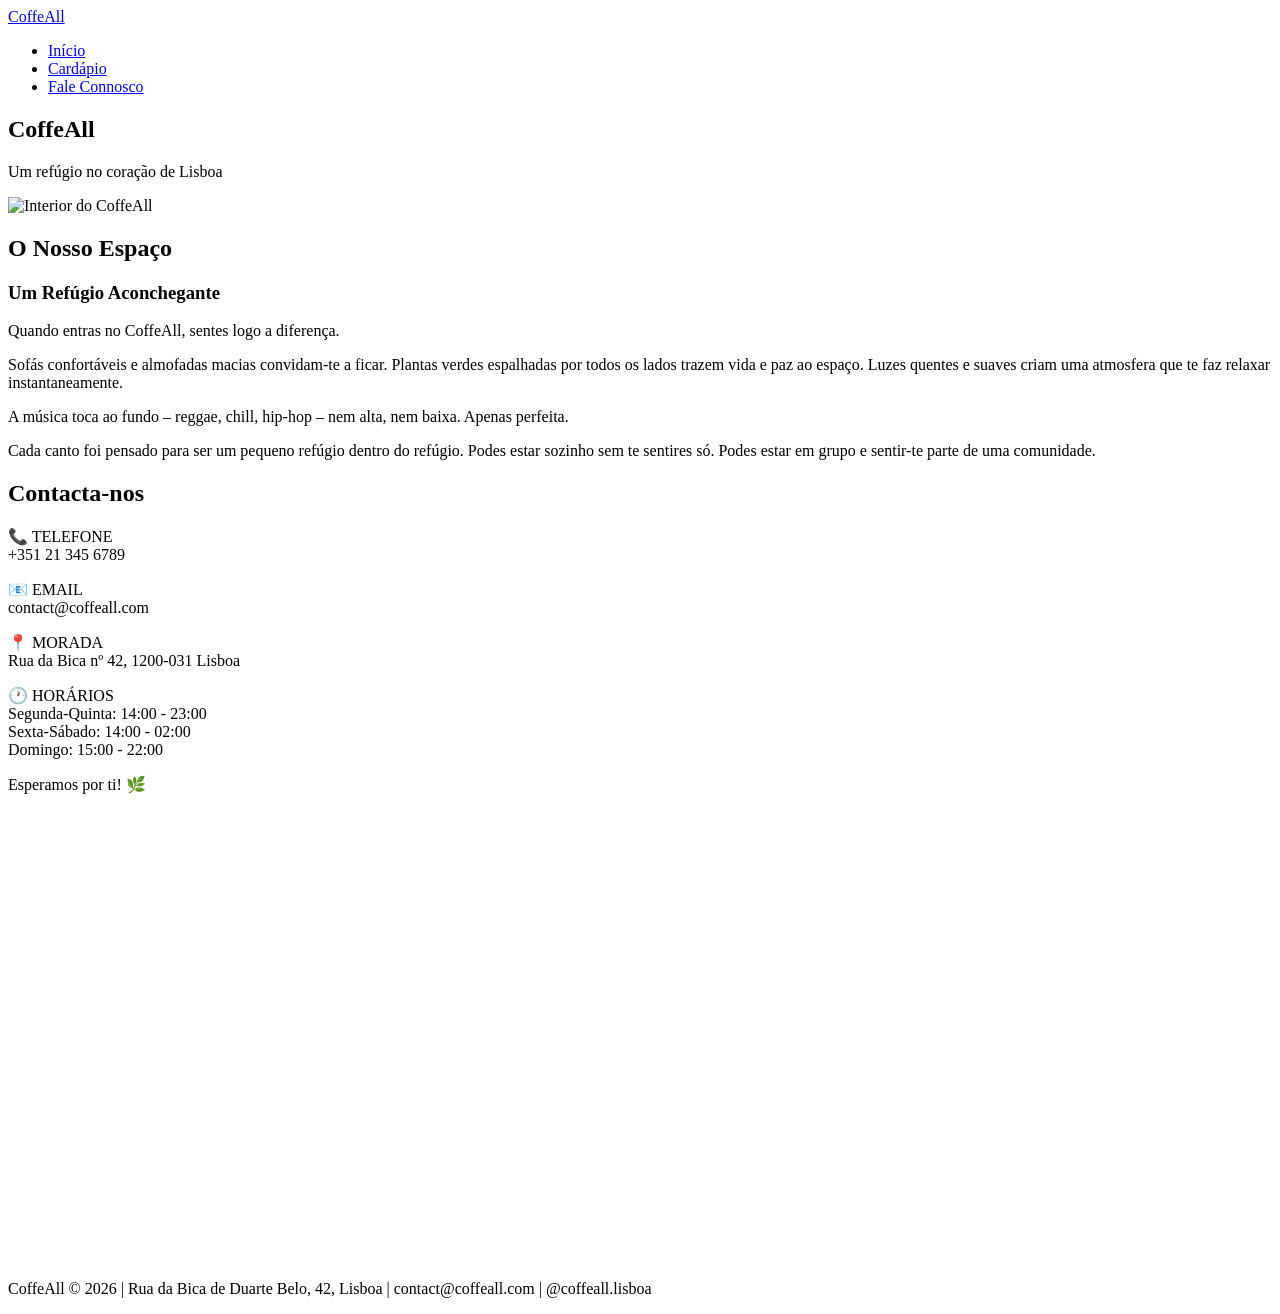
==== index.html @ c82153d2 "Add files via upload primeiro commit" ====
<!DOCTYPE html>
<html lang="en">
<head>
    <meta charset="UTF-8">
    <meta name="viewport" content="width=device-width, initial-scale=1.0">
    <title>CoffeAll</title>
    <link rel="stylesheet" href="css/style.css">
<link href="https://fonts.googleapis.com/css2?family=Poppins:wght@300;400;600&family=Playfair+Display:wght@400;600&display=swap" rel="stylesheet"></head>
<body>

    <header>
    <nav>
        <div class="logo"><a href="index.html">CoffeAll</a></div>
        <ul>
            <li><a href="index.html">Início</a></li>
            <li><a href="cardapio.html">Cardápio</a></li>
            <li><a href="contacto.html">Fale Connosco</a></li>
        </ul>
    </nav>
</header>

<section class="hero">
    <div class="hero-content">
        <h1>CoffeAll</h1>
        <p>Um refúgio no coração de Lisboa</p>
    </div>
</section>

<section class="espaco">
    <div class="espaco-imagem">
        <img src="imagens/espaco.jpg" alt="Interior do CoffeAll">
    </div>
    <div class="espaco-texto">
        <h2>O Nosso Espaço</h2>
        <h3>Um Refúgio Aconchegante</h3>
        <p>Quando entras no CoffeAll, sentes logo a diferença.</p>
        <p>Sofás confortáveis e almofadas macias convidam-te a ficar. Plantas verdes espalhadas por todos os lados trazem vida e paz ao espaço. Luzes quentes e suaves criam uma atmosfera que te faz relaxar instantaneamente.</p>
        <p>A música toca ao fundo – reggae, chill, hip-hop – nem alta, nem baixa. Apenas perfeita.</p>
        <p>Cada canto foi pensado para ser um pequeno refúgio dentro do refúgio. Podes estar sozinho sem te sentires só. Podes estar em grupo e sentir-te parte de uma comunidade.</p>
    </div>
</section>

<section class="contactos">
    <div class="contactos-info">
        <h2>Contacta-nos</h2>
        <p>📞 TELEFONE<br>+351 21 345 6789</p>
        <p>📧 EMAIL<br>contact@coffeall.com</p>
        <p>📍 MORADA<br>Rua da Bica nº 42, 1200-031 Lisboa</p>
        <p>🕐 HORÁRIOS<br>
        Segunda-Quinta: 14:00 - 23:00<br>
        Sexta-Sábado: 14:00 - 02:00<br>
        Domingo: 15:00 - 22:00</p>
        <p>Esperamos por ti! 🌿</p>
    </div>
    <div class="contactos-mapa">
        <!-- mapa vai aqui -->

       <iframe src="https://www.google.com/maps/embed?pb=!1m18!1m12!1m3!1d3113.328959139429!2d-9.146032099999998!3d38.71025580000001!2m3!1f0!2f0!3f0!3m2!1i1024!2i768!4f13.1!3m3!1m2!1s0xd19348087113c65%3A0xcbe11c1623fcfc3f!2sR.%20da%20Bica%20de%20Duarte%20Belo%2C%201200-057%20Lisboa!5e0!3m2!1spt-PT!2spt!4v1782315489870!5m2!1spt-PT!2spt" width="600" height="450" style="border:0;" allowfullscreen="" loading="lazy" referrerpolicy="strict-origin-when-cross-origin"></iframe>

    </div>
</section>

<footer>
    <p>CoffeAll © 2026 | Rua da Bica de Duarte Belo, 42, Lisboa | contact@coffeall.com | @coffeall.lisboa</p>
</footer>
    
</body>
</html>
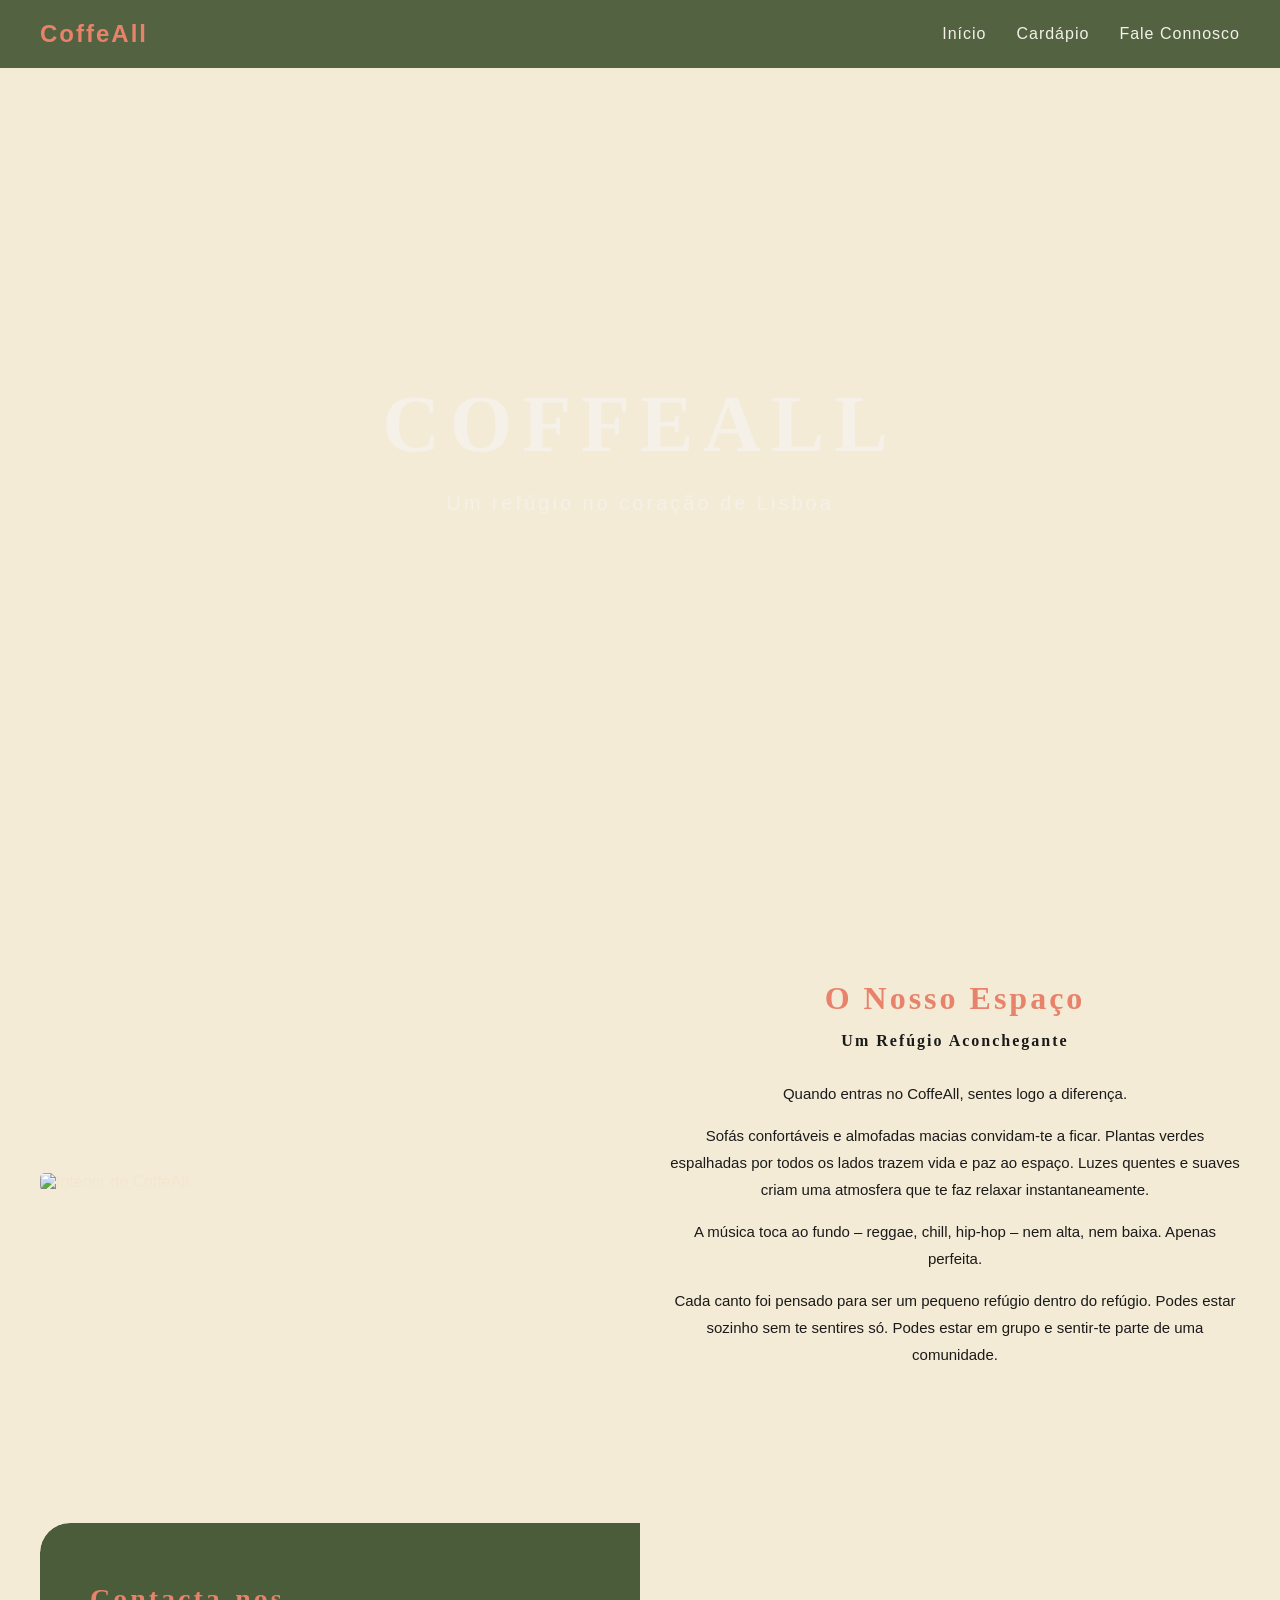
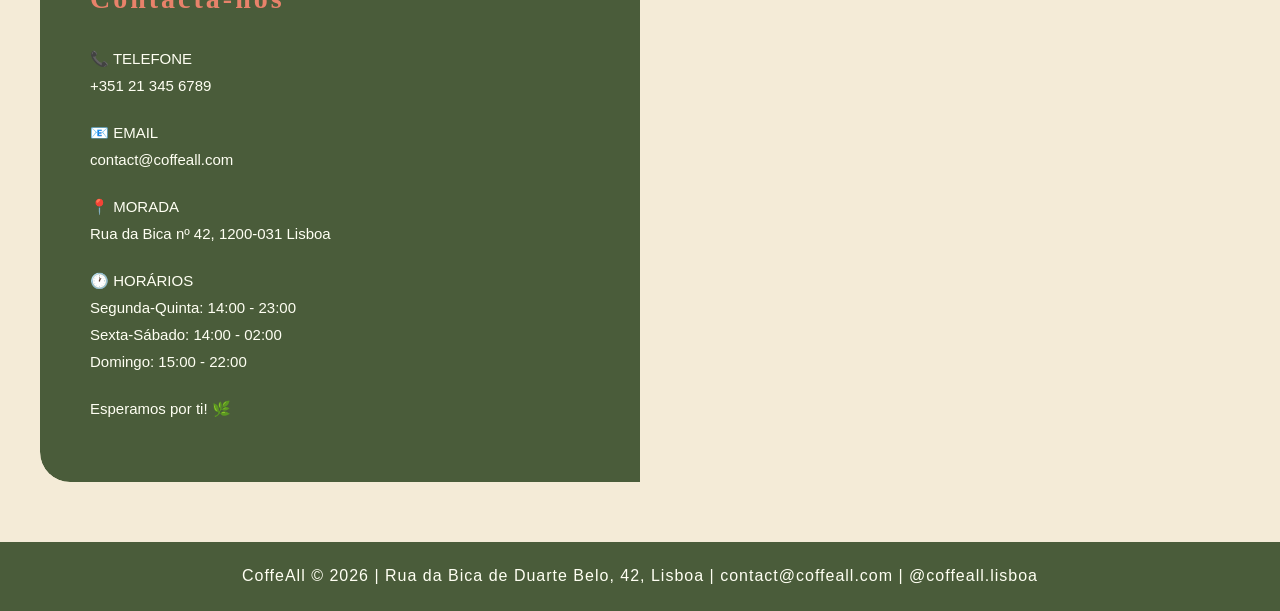
==== commit 2315dd2b: "Add files via upload" ====
--- a/index.html
+++ b/index.html
@@ -4,7 +4,7 @@
     <meta charset="UTF-8">
     <meta name="viewport" content="width=device-width, initial-scale=1.0">
     <title>CoffeAll</title>
-    <link rel="stylesheet" href="css/style.css">
+    <link rel="stylesheet" href="style.css">
 <link href="https://fonts.googleapis.com/css2?family=Poppins:wght@300;400;600&family=Playfair+Display:wght@400;600&display=swap" rel="stylesheet"></head>
 <body>
 
--- a/style.css
+++ b/style.css
@@ -0,0 +1,358 @@
+* {
+    margin: 0;
+    padding: 0;
+    box-sizing: border-box;
+}
+
+body {
+    font-family: 'Poppins', sans-serif;
+    background-color: #f5f0e0;
+    color: #1a1a1a;
+}
+
+/* HEADER */
+header {
+    position: fixed;
+    width: 100%;
+    top: 0;
+    z-index: 999;
+    background-color: rgba(74,92,58,0.95);
+    padding: 20px 40px;
+}
+
+nav {
+    display: flex;
+    justify-content: space-between;
+    align-items: center;
+}
+
+.logo {
+    font-size: 24px;
+    font-weight: bold;
+    color: #e8826a;
+    letter-spacing: 2px;
+}
+
+nav ul {
+    list-style: none;
+    display: flex;
+    gap: 30px;
+}
+
+nav ul li a {
+    text-decoration: none;
+    color: #f5f0e8;
+    font-size: 16px;
+    letter-spacing: 1px;
+}
+
+nav ul li a:hover {
+    color: #4a5c3a;
+}
+
+/* HERO */
+.hero {
+    height: 100vh;
+    background-image: url('../imagens/hero.jpg');
+    background-size: cover;
+    background-position: center;
+    display: flex;
+    align-items: center;
+    justify-content: center;
+    text-align: center;
+}
+
+.hero-content h1 {
+    font-size: 80px;
+    color: #f5f0e8;
+    letter-spacing: 10px;
+    text-transform: uppercase;
+}
+
+.hero-content p {
+    font-size: 20px;
+    color: #f5f0e8;
+    letter-spacing: 3px;
+    margin-top: 15px;
+}
+
+/* ESPAÇO */
+.espaco {
+    display: flex;
+    align-items: center;
+    padding: 80px 40px;
+    gap: 60px;
+}
+
+.espaco-imagem {
+    width: 50%;
+}
+
+.espaco-imagem img {
+    width: 100%;
+    height: 600px;
+    object-fit: cover;
+    border-radius: 5px;
+}
+
+.espaco-texto {
+    width: 50%;
+    text-align: center;
+}
+
+.espaco-texto h2 {
+    font-size: 32px;
+    color: #e8826a;
+    letter-spacing: 3px;
+    margin-bottom: 15px;
+}
+
+.espaco-texto h3 {
+    font-size: 16px;
+    letter-spacing: 2px;
+    margin-bottom: 30px;
+    color: #1a1a1a;
+}
+
+.espaco-texto p {
+    font-size: 15px;
+    line-height: 1.8;
+    margin-bottom: 15px;
+    color: #1a1a1a;
+}
+
+/* CONTACTOS */
+.contactos {
+    display: flex;
+    margin: 60px 40px;
+    border-radius: 30px;
+    overflow: hidden;
+    min-height: 500px;
+}
+
+.contactos-info {
+    width: 50%;
+    background-color: #4a5c3a;
+    color: #f5f0e8;
+    padding: 60px 50px;
+    display: flex;
+    flex-direction: column;
+    gap: 20px;
+    border-radius: 30px 0 0 30px;
+}
+
+.contactos-info h2 {
+    font-size: 28px;
+    letter-spacing: 3px;
+    margin-bottom: 10px;
+}
+
+.contactos-info p {
+    font-size: 15px;
+    line-height: 1.8;
+}
+
+.contactos-mapa {
+    width: 50%;
+    border-radius: 0 30px 30px 0;
+    overflow: hidden;
+}
+
+.contactos-mapa iframe {
+    width: 100%;
+    height: 100%;
+    border: none;
+    display: block;
+}
+
+/* FOOTER */
+footer {
+    background-color: #4a5c3a;
+    color: #fff8ec;
+    text-align: center;
+    padding: 20px;
+    font-size: 13px;
+    letter-spacing: 1px;
+}
+
+:root{
+  --bg: #f4ebd7;
+  --top: #4f5d36;
+  --card: #566739;
+  --card-accent: #4c5d33;
+  --text: #f3e6cf;
+  --muted: #e7d9b9;
+  --line: rgba(255,255,255,.18);
+  --btn: #e57e68;
+  --btn-text: #fff6ef;
+}
+
+/* reset */
+*{box-sizing:border-box}
+html,body{margin:0;height:100%}
+
+body{
+  background:var(--bg);
+  font-family: 'Poppins', sans-serif;
+  color:var(--text);
+  -webkit-font-smoothing:antialiased;
+  -moz-osx-font-smoothing:grayscale;
+}
+
+/* topbar */
+.topbar{
+  background:var(--top);
+  height:50px;
+  display:flex;
+  align-items:center;
+  justify-content:center;
+  position:relative;
+  z-index:10;
+}
+
+.topbar-inner{ text-align:center }
+.topbar h1{
+  margin:0;
+  font-family: 'Cinzel', Georgia, serif;
+  font-size:13px;    /* menor que antes */
+  font-weight:600;
+  color:#f2ead8;
+  letter-spacing:0.6px;
+}
+.topbar p{
+  margin:2px 0 0;
+  font-size:8px;
+  color:var(--muted);
+  text-transform:uppercase;
+  letter-spacing:2px;
+}
+
+/* page layout */
+.page{
+  min-height:calc(100vh - 50px);
+  display:flex;
+  flex-direction:column;
+  align-items:center;
+  gap:18px;
+  padding:26px 16px 60px; /* padding-top maior para não ficar cortado */
+}
+
+/* card */
+.card{
+  width:320px;           /* card um pouco maior que a tua versão estreita */
+  background:var(--card);
+  border-radius:8px;
+  padding:12px;          /* reduzido para aproximar título do conteúdo */
+  box-shadow:0 0 0 1px rgba(0,0,0,.03);
+  color:var(--text);
+}
+
+/* título do cartão (ajustado) */
+.card h2{
+  margin:0 0 6px;        /* menos espaço abaixo do título */
+  font-family:'Cinzel', Georgia, serif;
+  font-size:13px;        /* reduzido para ficar pequeno como na imagem */
+  font-weight:600;
+  color:#f0c8a7;
+}
+
+/* subtítulo/descrição pequeno */
+.card > p{
+  margin:0 0 10px;
+  font-size:10px;
+  color:#efe0c0;
+  line-height:1.2;
+}
+
+/* formulário */
+.contact-form{ display:flex; flex-direction:column; gap:8px }
+.row{ display:flex; gap:8px }
+.field{ display:flex; flex-direction:column; gap:4px; flex:1 }
+
+label{
+  font-size:8px;
+  color:#efe3cd;
+  text-transform:uppercase;
+  letter-spacing:0.8px;
+  margin-bottom:2px;
+}
+
+input, textarea{
+  background:rgba(255,255,255,0.04);
+  border:1px solid var(--line);
+  color:#fff7ea;
+  padding:8px 9px;
+  font-size:12px;
+  border-radius:3px;
+  outline:none;
+}
+
+input::placeholder, textarea::placeholder{
+  color:rgba(255,247,234,0.55);
+}
+
+textarea{ min-height:72px }
+
+/* estrelas e pequenas notas */
+.stars{ display:flex; gap:6px; color:#d9c99d; font-size:16px }
+
+/* botão */
+button{
+  margin-top:4px;
+  height:36px;
+  border:0;
+  border-radius:4px;
+  background:var(--btn);
+  color:var(--btn-text);
+  font-size:12px;
+  font-weight:700;
+  letter-spacing:1px;
+  cursor:pointer;
+}
+/* responsivo: centra e reduz margens em telas pequenas */
+@media (max-width:420px){
+  .card{ width:92% }
+  .row{ flex-direction:column }
+}
+
+h1, h2, h3 {
+    font-family: 'Playfair Display', serif;
+    color: #e8826a;
+}
+.cafe-page {
+    padding-top: 80px;
+}
+
+.logo a {
+    text-decoration: none;
+    color: #e8826a;
+}
+
+p {
+    color: #fffff3;
+    font-size: 16px;
+    line-height: 1.8;
+}
+
+.cardapio-page {
+    padding-top: 80px;
+}
+
+.form-card #form-contacto .field-row {
+  display: flex !important;
+  flex-direction: row !important;
+  gap: 1rem !important;
+  width: 100% !important;
+}
+
+.form-card #form-contacto .field-row .field {
+  flex: 1 1 0 !important;
+  min-width: 0 !important;
+}
+
+.form-card #form-contacto .field-row .field input,
+.form-card #form-contacto .field-row .field select {
+  width: 100% !important;
+  min-width: 0 !important;
+  display: block;
+}
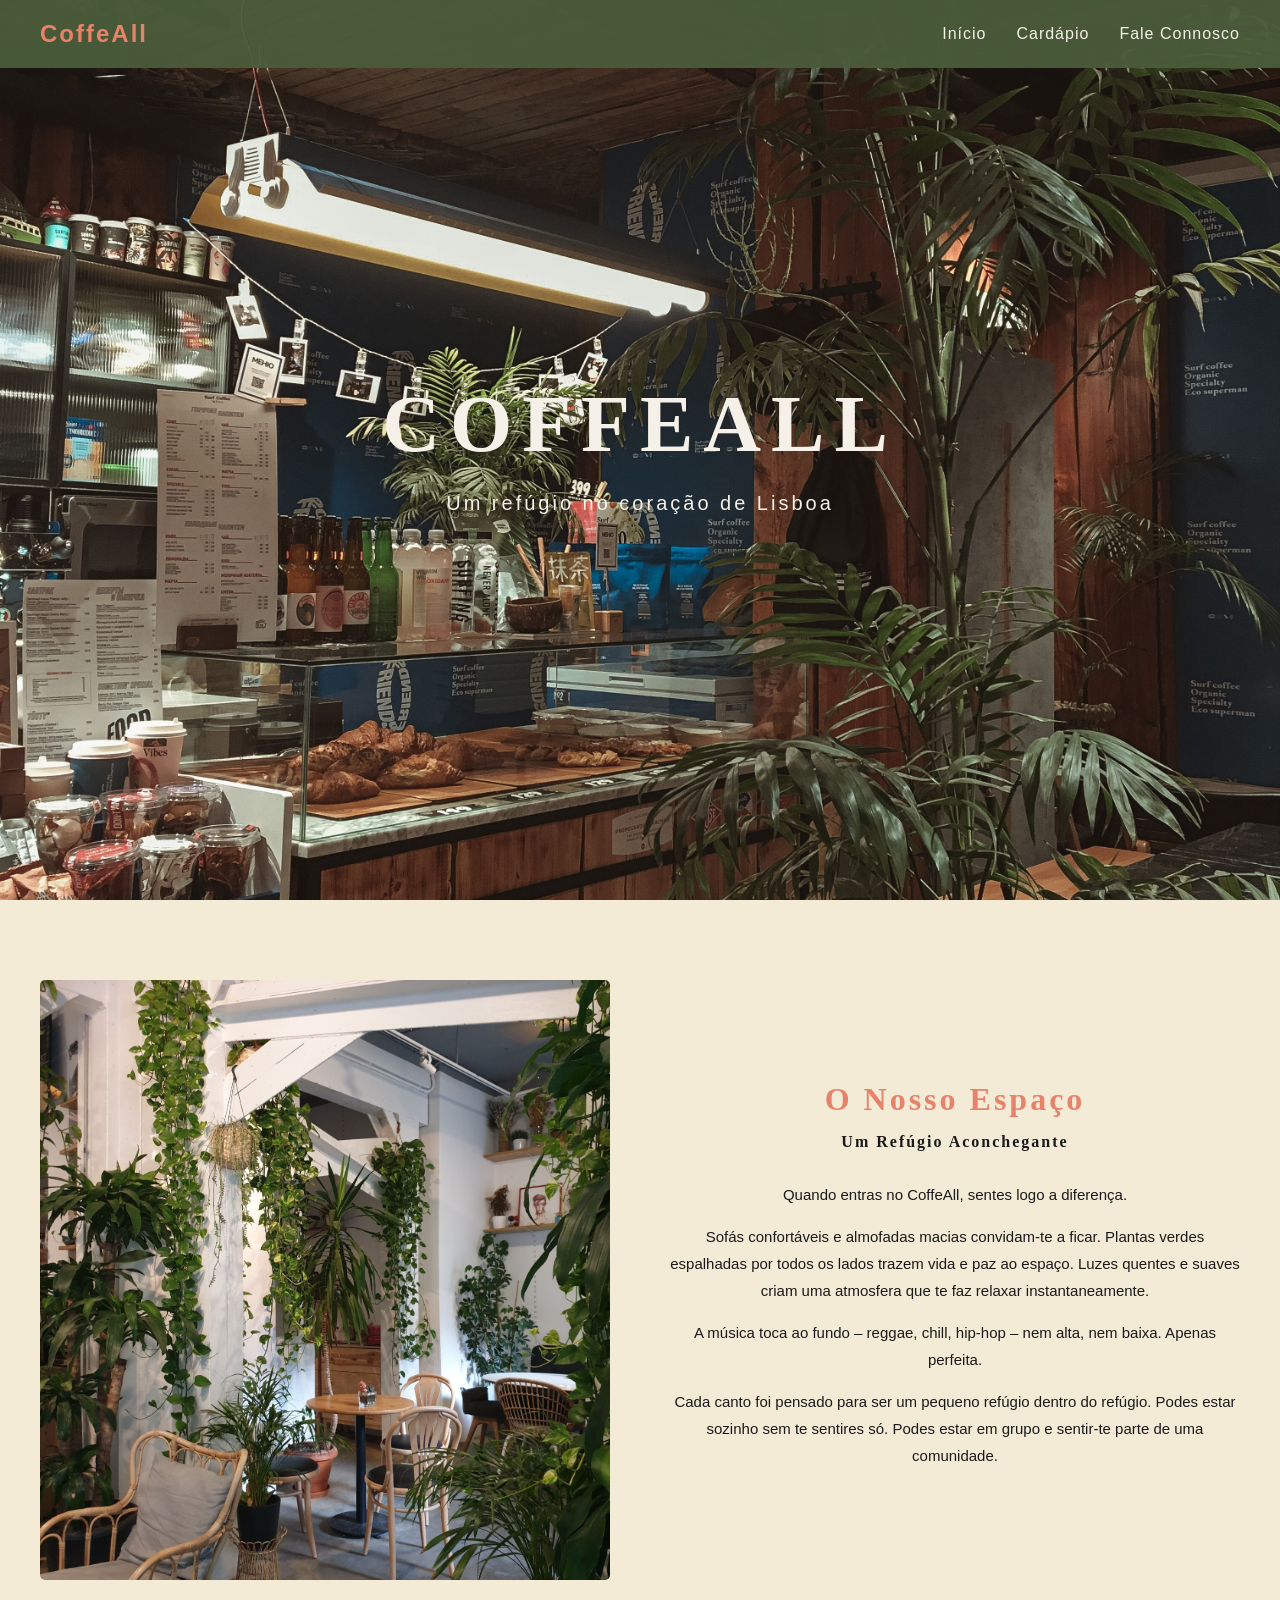
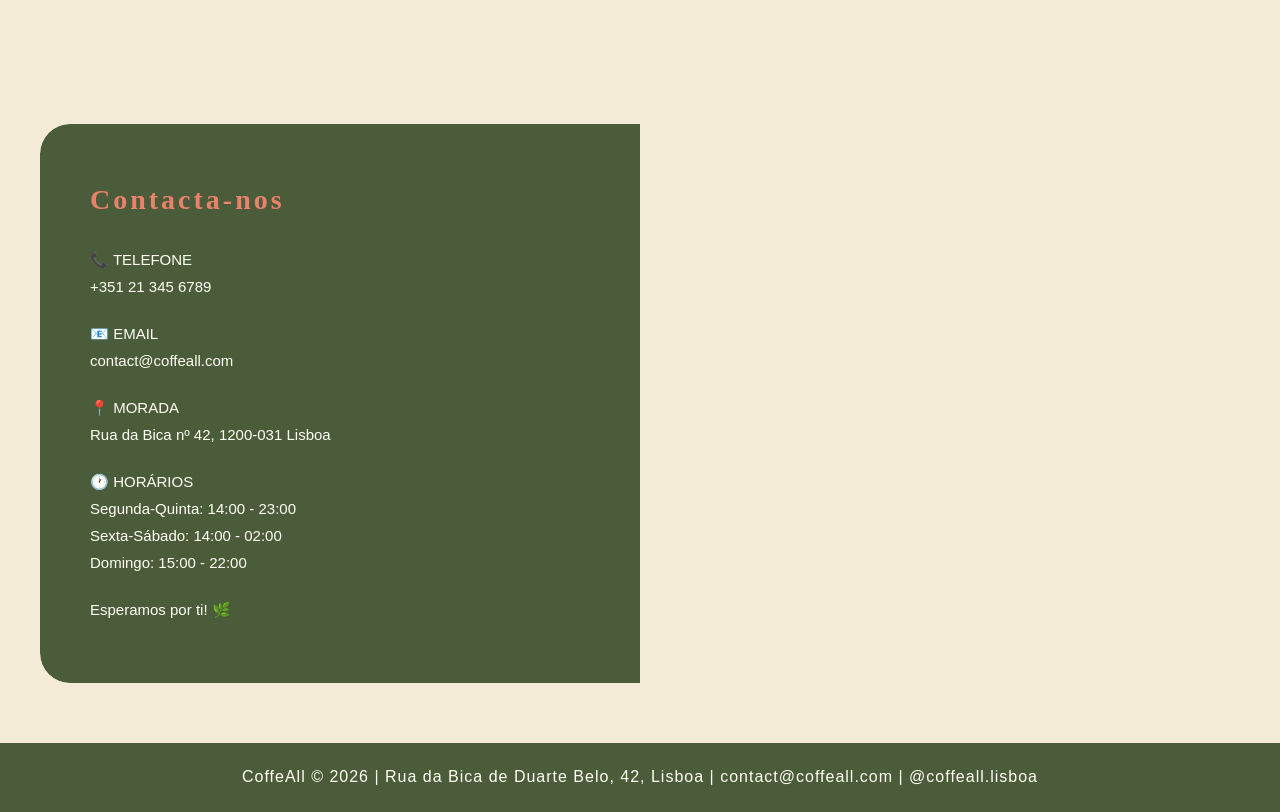
==== commit 9f14f209: "Add files via upload" ====
--- a/index.html
+++ b/index.html
@@ -28,7 +28,7 @@
 
 <section class="espaco">
     <div class="espaco-imagem">
-        <img src="imagens/espaco.jpg" alt="Interior do CoffeAll">
+        <img src="espaco.jpg" alt="Interior do CoffeAll">
     </div>
     <div class="espaco-texto">
         <h2>O Nosso Espaço</h2>
--- a/style.css
+++ b/style.css
@@ -53,7 +53,7 @@
 /* HERO */
 .hero {
     height: 100vh;
-    background-image: url('../imagens/hero.jpg');
+    background-image: url('hero.jpg');
     background-size: cover;
     background-position: center;
     display: flex;
